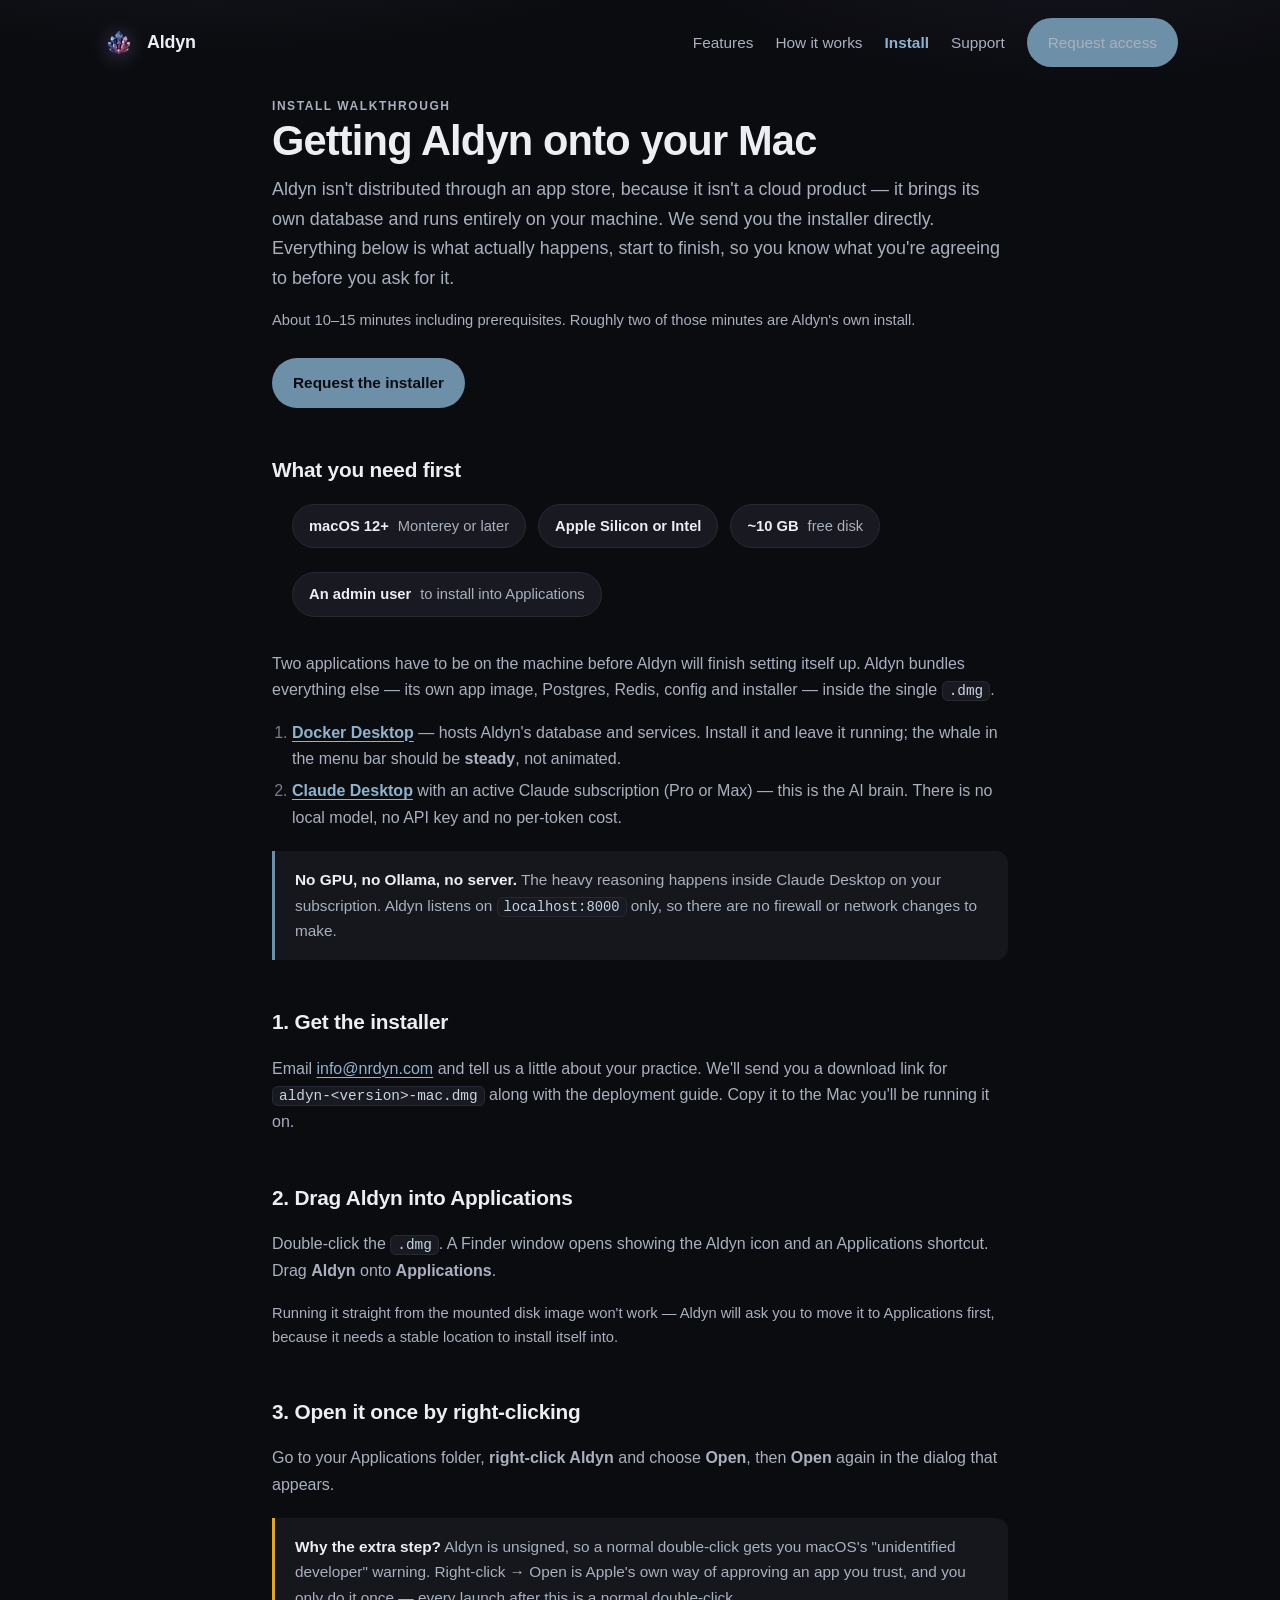
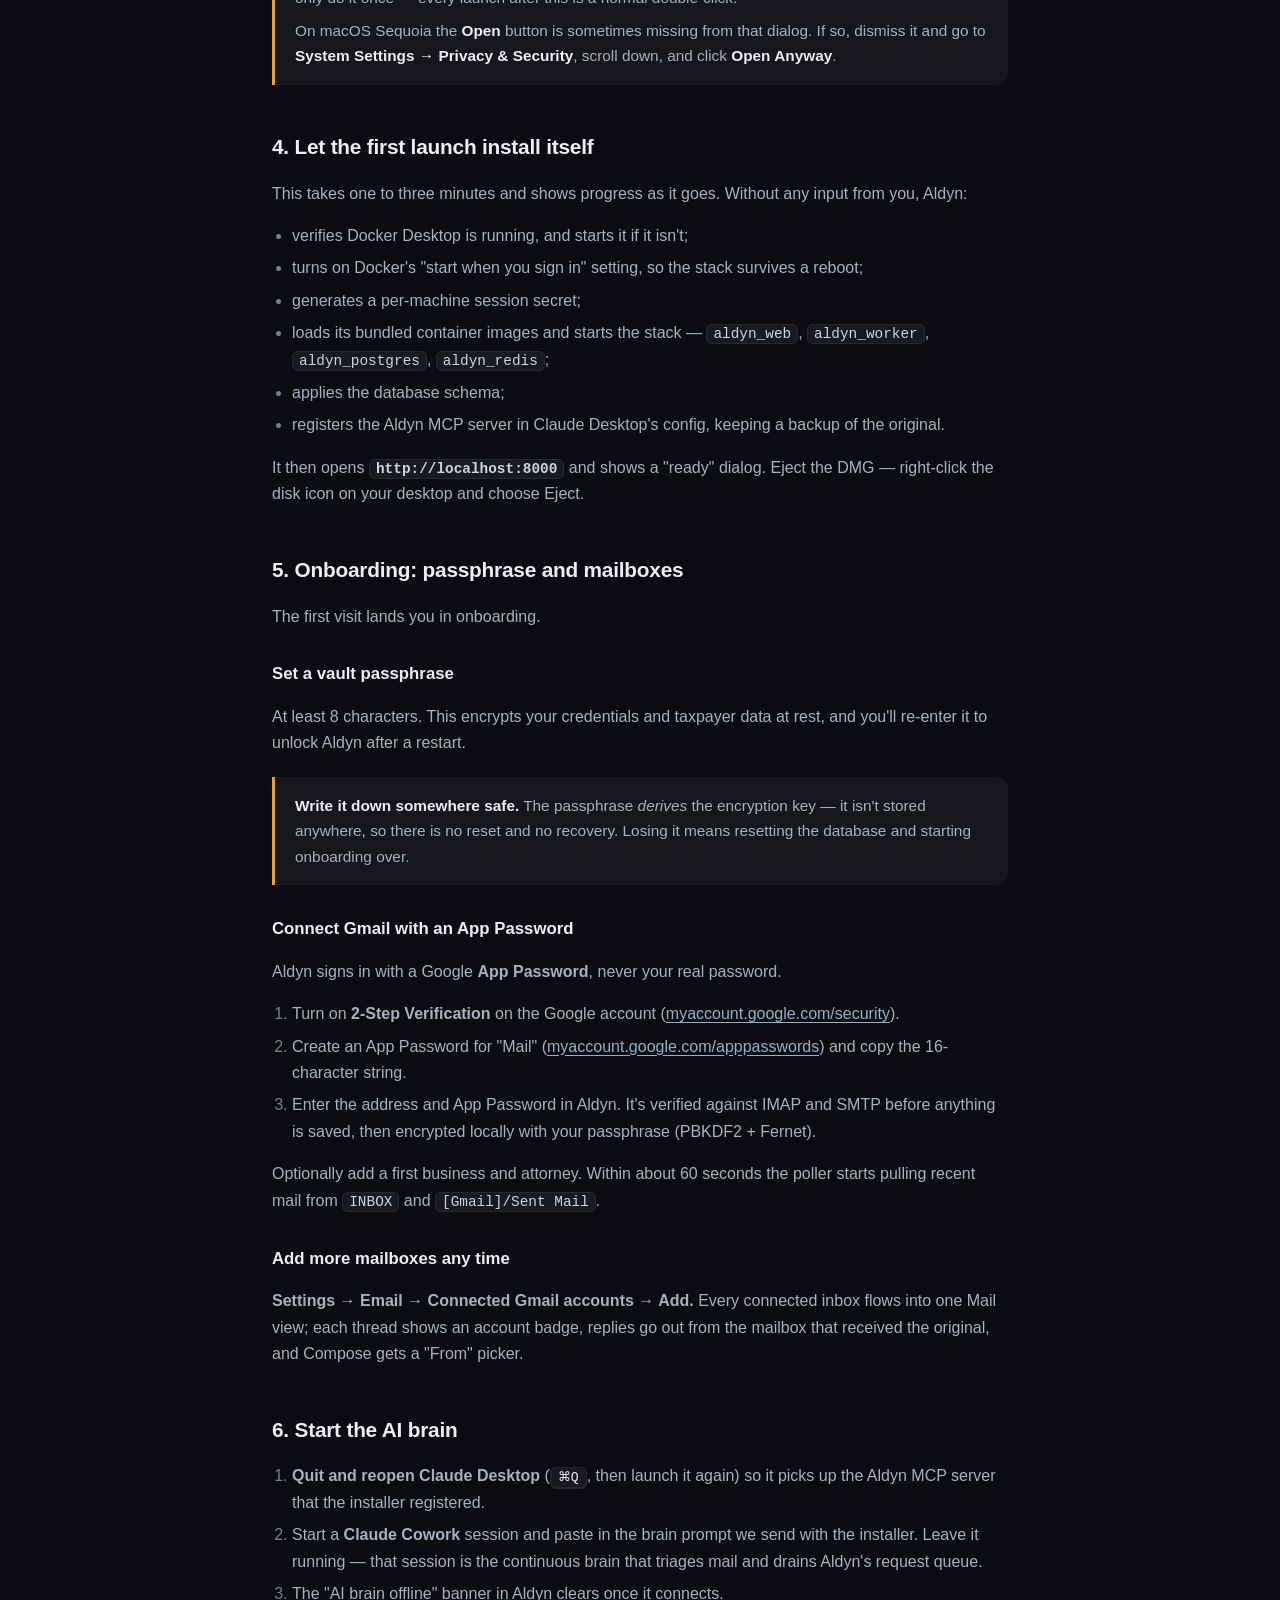
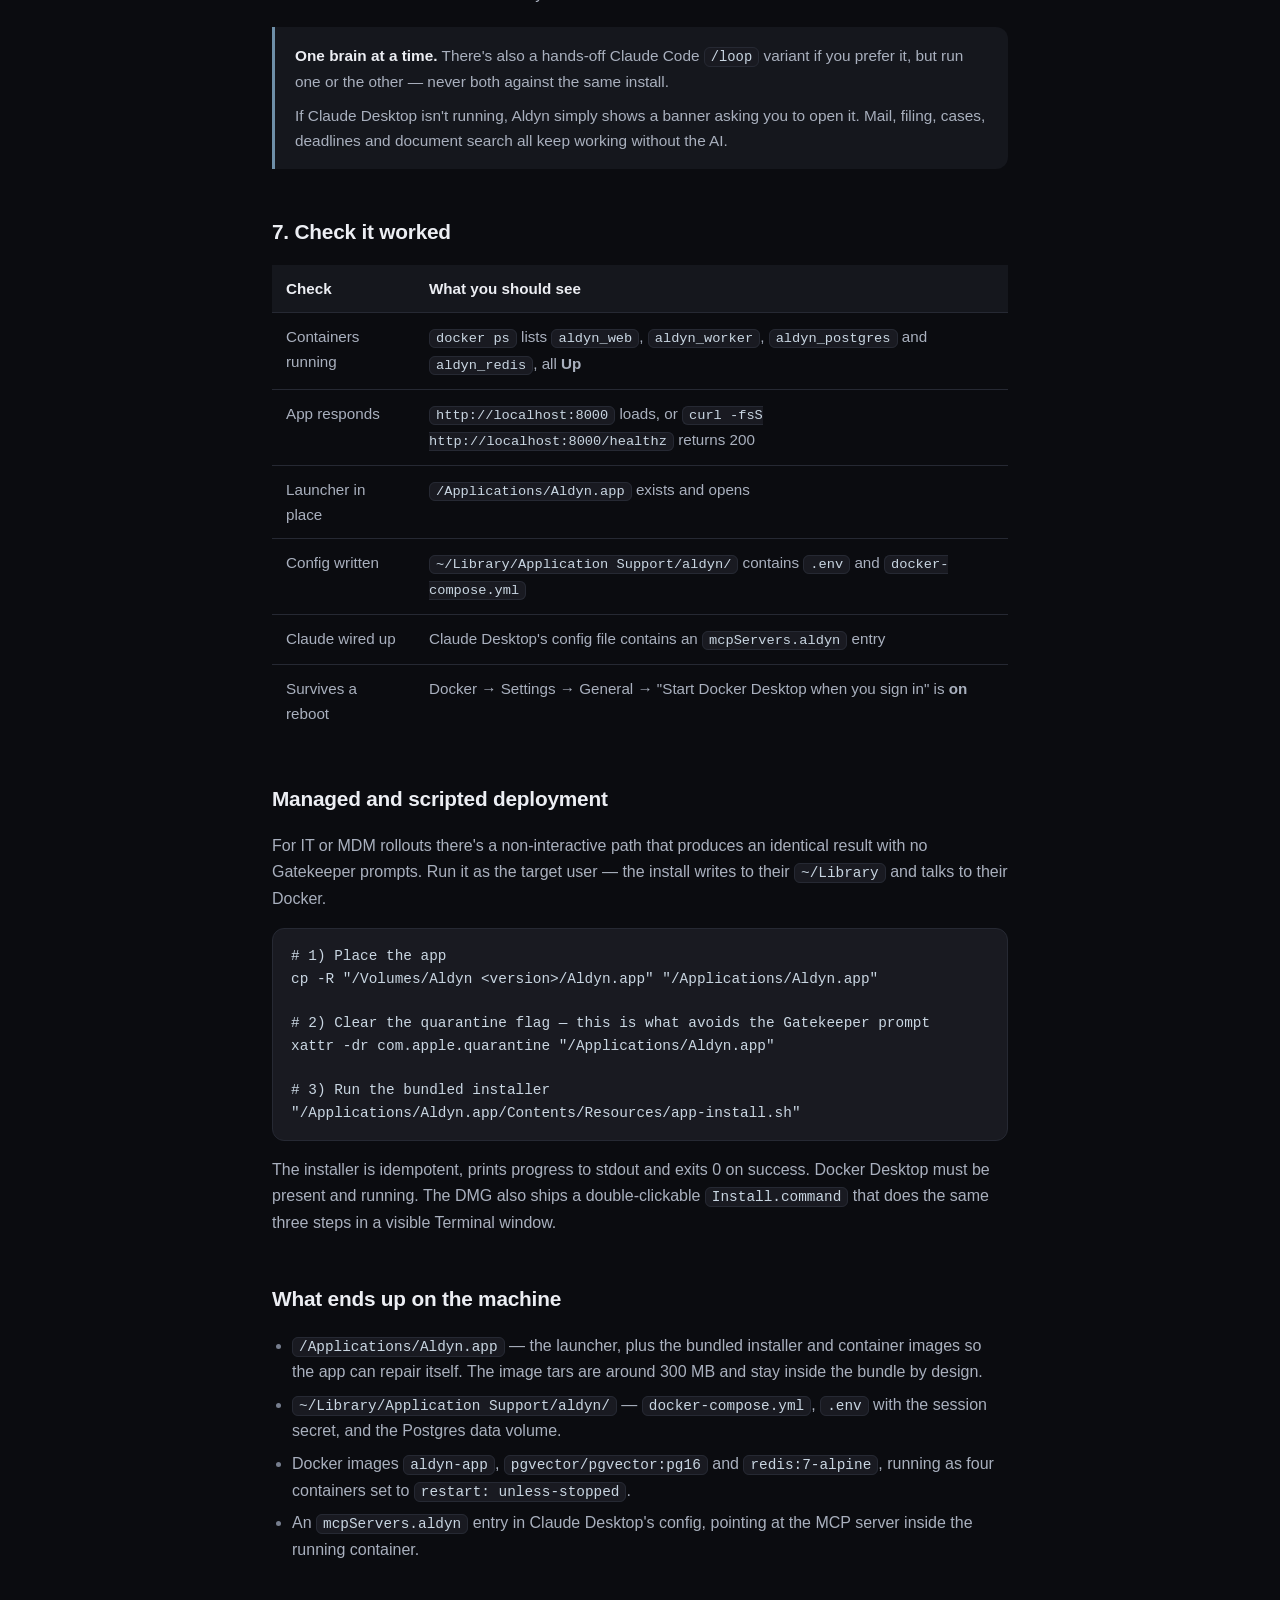
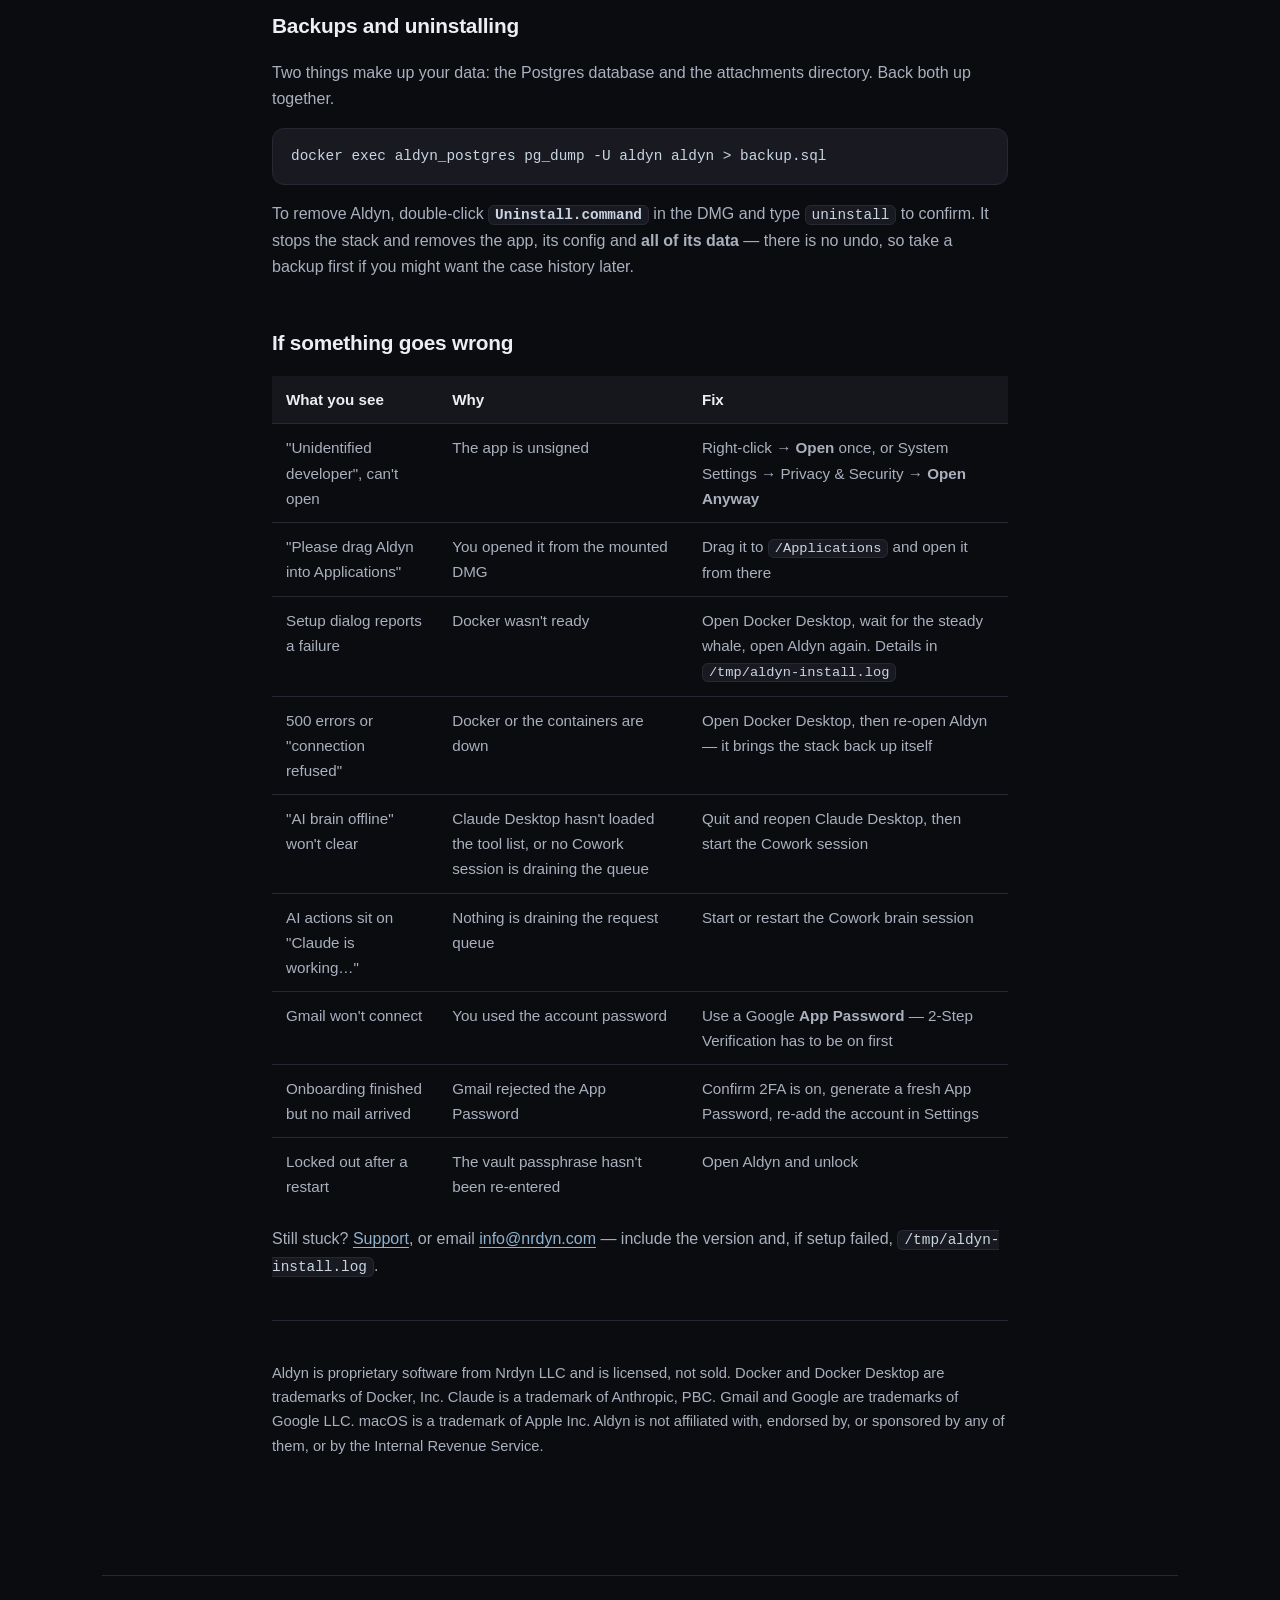
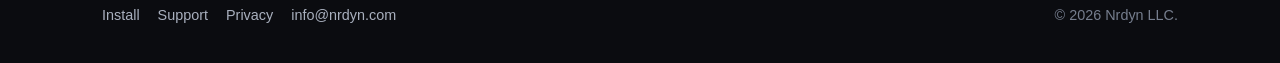
==== install.html @ e69967bd "Aldyn marketing site and macOS install walkthrough Static site (no build step, no JavaScript) for th" ====
<!doctype html>
<html lang="en">
<head>
<meta charset="utf-8">
<meta name="viewport" content="width=device-width, initial-scale=1">
<title>Install walkthrough — Aldyn</title>
<meta name="description" content="Step-by-step walkthrough for installing Aldyn on macOS: prerequisites, the .dmg install, first-run onboarding with a Gmail App Password, connecting Claude Desktop as the AI brain, and validation.">
<link rel="canonical" href="https://aldyn.nrdyn.com/install">
<meta name="theme-color" content="#0B0C10">
<link rel="icon" type="image/png" sizes="64x64" href="/assets/favicon-64.png">
<link rel="icon" type="image/png" sizes="32x32" href="/assets/favicon-32.png">
<link rel="apple-touch-icon" href="/assets/apple-touch-icon.png">
<meta property="og:type" content="article">
<meta property="og:site_name" content="Aldyn">
<meta property="og:title" content="Install walkthrough — Aldyn">
<meta property="og:description" content="What happens when you install Aldyn on a Mac: prerequisites, the installer, onboarding, and connecting Claude Desktop as the AI brain.">
<meta property="og:url" content="https://aldyn.nrdyn.com/install">
<meta property="og:image" content="https://aldyn.nrdyn.com/assets/og-image.png">
<meta name="twitter:card" content="summary_large_image">
<meta name="twitter:image" content="https://aldyn.nrdyn.com/assets/og-image.png">
<link rel="stylesheet" href="/assets/site.css">
<script type="application/ld+json">
{
  "@context": "https://schema.org",
  "@type": "HowTo",
  "name": "Install Aldyn on macOS",
  "description": "Install Aldyn — local-first IRS-notice and attorney-communication management — on a Mac, and connect Claude Desktop as the AI brain.",
  "totalTime": "PT15M",
  "supply": [
    { "@type": "HowToSupply", "name": "The Aldyn .dmg installer, sent to you by Nrdyn" }
  ],
  "tool": [
    { "@type": "HowToTool", "name": "macOS 12 or later, Apple Silicon or Intel" },
    { "@type": "HowToTool", "name": "Docker Desktop" },
    { "@type": "HowToTool", "name": "Claude Desktop with an active Claude subscription" }
  ],
  "step": [
    { "@type": "HowToStep", "name": "Install the prerequisites", "text": "Install Docker Desktop and leave it running, and install Claude Desktop and sign in.", "url": "https://aldyn.nrdyn.com/install#step-1" },
    { "@type": "HowToStep", "name": "Drag Aldyn to Applications", "text": "Open the .dmg and drag the Aldyn icon onto the Applications folder shown in the window.", "url": "https://aldyn.nrdyn.com/install#step-2" },
    { "@type": "HowToStep", "name": "Open it once by right-clicking", "text": "In Applications, right-click Aldyn and choose Open, then Open again in the dialog. This is only needed on the first launch.", "url": "https://aldyn.nrdyn.com/install#step-3" },
    { "@type": "HowToStep", "name": "Let the first launch self-install", "text": "Aldyn verifies Docker, loads its bundled images, starts the stack, and registers itself with Claude Desktop, then opens at localhost:8000.", "url": "https://aldyn.nrdyn.com/install#step-4" },
    { "@type": "HowToStep", "name": "Onboard", "text": "Set a vault passphrase and connect one or more Gmail accounts using a Google App Password.", "url": "https://aldyn.nrdyn.com/install#step-5" },
    { "@type": "HowToStep", "name": "Start the AI brain", "text": "Restart Claude Desktop so it loads the Aldyn MCP server, then start a Claude Cowork session with the brain prompt.", "url": "https://aldyn.nrdyn.com/install#step-6" }
  ]
}
</script>
</head>
<body>
<a class="skip" href="#main">Skip to content</a>
<div class="wrap">
  <nav class="nav">
    <a class="brand" href="/"><img src="/assets/mark.webp" alt="" width="34" height="34">Aldyn</a>
    <div class="nav-links">
      <a href="/#features">Features</a>
      <a href="/#how">How it works</a>
      <a href="/install" aria-current="page">Install</a>
      <a href="/support">Support</a>
      <a class="btn" href="mailto:info@nrdyn.com?subject=Aldyn%20access">Request access</a>
    </div>
  </nav>
</div>

<main class="prose" id="main">
  <p class="eyebrow">Install walkthrough</p>
  <h1>Getting Aldyn onto your Mac</h1>
  <p class="lead">Aldyn isn't distributed through an app store, because it isn't a cloud product — it brings its own database and runs entirely on your machine. We send you the installer directly. Everything below is what actually happens, start to finish, so you know what you're agreeing to before you ask for it.</p>
  <p class="muted">About 10–15 minutes including prerequisites. Roughly two of those minutes are Aldyn's own install.</p>

  <div class="cta spaced-lg">
    <a class="btn" href="mailto:info@nrdyn.com?subject=Aldyn%20access">Request the installer</a>
  </div>

  <h2 id="requirements">What you need first</h2>
  <ul class="reqs">
    <li><b>macOS 12+</b> Monterey or later</li>
    <li><b>Apple Silicon or Intel</b></li>
    <li><b>~10 GB</b> free disk</li>
    <li><b>An admin user</b> to install into Applications</li>
  </ul>
  <p>Two applications have to be on the machine before Aldyn will finish setting itself up. Aldyn bundles everything else — its own app image, Postgres, Redis, config and installer — inside the single <code>.dmg</code>.</p>
  <ol>
    <li><b><a href="https://www.docker.com/products/docker-desktop/" rel="noopener">Docker Desktop</a></b> — hosts Aldyn's database and services. Install it and leave it running; the whale in the menu bar should be <b>steady</b>, not animated.</li>
    <li><b><a href="https://claude.ai/download" rel="noopener">Claude Desktop</a></b> with an active Claude subscription (Pro or Max) — this is the AI brain. There is no local model, no API key and no per-token cost.</li>
  </ol>
  <div class="note">
    <p><b>No GPU, no Ollama, no server.</b> The heavy reasoning happens inside Claude Desktop on your subscription. Aldyn listens on <code>localhost:8000</code> only, so there are no firewall or network changes to make.</p>
  </div>

  <h2 id="step-1">1. Get the installer</h2>
  <p>Email <a href="mailto:info@nrdyn.com?subject=Aldyn%20access">info@nrdyn.com</a> and tell us a little about your practice. We'll send you a download link for <code>aldyn-&lt;version&gt;-mac.dmg</code> along with the deployment guide. Copy it to the Mac you'll be running it on.</p>

  <h2 id="step-2">2. Drag Aldyn into Applications</h2>
  <p>Double-click the <code>.dmg</code>. A Finder window opens showing the Aldyn icon and an Applications shortcut. Drag <b>Aldyn</b> onto <b>Applications</b>.</p>
  <p class="muted">Running it straight from the mounted disk image won't work — Aldyn will ask you to move it to Applications first, because it needs a stable location to install itself into.</p>

  <h2 id="step-3">3. Open it once by right-clicking</h2>
  <p>Go to your Applications folder, <b>right-click Aldyn</b> and choose <b>Open</b>, then <b>Open</b> again in the dialog that appears.</p>
  <div class="note warn">
    <p><b>Why the extra step?</b> Aldyn is unsigned, so a normal double-click gets you macOS's "unidentified developer" warning. Right-click → Open is Apple's own way of approving an app you trust, and you only do it once — every launch after this is a normal double-click.</p>
    <p>On macOS Sequoia the <b>Open</b> button is sometimes missing from that dialog. If so, dismiss it and go to <b>System Settings → Privacy &amp; Security</b>, scroll down, and click <b>Open Anyway</b>.</p>
  </div>

  <h2 id="step-4">4. Let the first launch install itself</h2>
  <p>This takes one to three minutes and shows progress as it goes. Without any input from you, Aldyn:</p>
  <ul>
    <li>verifies Docker Desktop is running, and starts it if it isn't;</li>
    <li>turns on Docker's "start when you sign in" setting, so the stack survives a reboot;</li>
    <li>generates a per-machine session secret;</li>
    <li>loads its bundled container images and starts the stack — <code>aldyn_web</code>, <code>aldyn_worker</code>, <code>aldyn_postgres</code>, <code>aldyn_redis</code>;</li>
    <li>applies the database schema;</li>
    <li>registers the Aldyn MCP server in Claude Desktop's config, keeping a backup of the original.</li>
  </ul>
  <p>It then opens <b><code>http://localhost:8000</code></b> and shows a "ready" dialog. Eject the DMG — right-click the disk icon on your desktop and choose Eject.</p>

  <h2 id="step-5">5. Onboarding: passphrase and mailboxes</h2>
  <p>The first visit lands you in onboarding.</p>
  <h3>Set a vault passphrase</h3>
  <p>At least 8 characters. This encrypts your credentials and taxpayer data at rest, and you'll re-enter it to unlock Aldyn after a restart.</p>
  <div class="note warn">
    <p><b>Write it down somewhere safe.</b> The passphrase <i>derives</i> the encryption key — it isn't stored anywhere, so there is no reset and no recovery. Losing it means resetting the database and starting onboarding over.</p>
  </div>
  <h3>Connect Gmail with an App Password</h3>
  <p>Aldyn signs in with a Google <b>App Password</b>, never your real password.</p>
  <ol>
    <li>Turn on <b>2-Step Verification</b> on the Google account (<a href="https://myaccount.google.com/security" rel="noopener">myaccount.google.com/security</a>).</li>
    <li>Create an App Password for "Mail" (<a href="https://myaccount.google.com/apppasswords" rel="noopener">myaccount.google.com/apppasswords</a>) and copy the 16-character string.</li>
    <li>Enter the address and App Password in Aldyn. It's verified against IMAP and SMTP before anything is saved, then encrypted locally with your passphrase (PBKDF2 + Fernet).</li>
  </ol>
  <p>Optionally add a first business and attorney. Within about 60 seconds the poller starts pulling recent mail from <code>INBOX</code> and <code>[Gmail]/Sent Mail</code>.</p>
  <h3>Add more mailboxes any time</h3>
  <p><b>Settings → Email → Connected Gmail accounts → Add.</b> Every connected inbox flows into one Mail view; each thread shows an account badge, replies go out from the mailbox that received the original, and Compose gets a "From" picker.</p>

  <h2 id="step-6">6. Start the AI brain</h2>
  <ol>
    <li><b>Quit and reopen Claude Desktop</b> (<kbd>⌘Q</kbd>, then launch it again) so it picks up the Aldyn MCP server that the installer registered.</li>
    <li>Start a <b>Claude Cowork</b> session and paste in the brain prompt we send with the installer. Leave it running — that session is the continuous brain that triages mail and drains Aldyn's request queue.</li>
    <li>The "AI brain offline" banner in Aldyn clears once it connects.</li>
  </ol>
  <div class="note">
    <p><b>One brain at a time.</b> There's also a hands-off Claude Code <code>/loop</code> variant if you prefer it, but run one or the other — never both against the same install.</p>
    <p>If Claude Desktop isn't running, Aldyn simply shows a banner asking you to open it. Mail, filing, cases, deadlines and document search all keep working without the AI.</p>
  </div>

  <h2 id="validate">7. Check it worked</h2>
  <div class="table-scroll">
  <table>
    <thead><tr><th>Check</th><th>What you should see</th></tr></thead>
    <tbody>
      <tr><td>Containers running</td><td><code>docker ps</code> lists <code>aldyn_web</code>, <code>aldyn_worker</code>, <code>aldyn_postgres</code> and <code>aldyn_redis</code>, all <b>Up</b></td></tr>
      <tr><td>App responds</td><td><code>http://localhost:8000</code> loads, or <code>curl -fsS http://localhost:8000/healthz</code> returns 200</td></tr>
      <tr><td>Launcher in place</td><td><code>/Applications/Aldyn.app</code> exists and opens</td></tr>
      <tr><td>Config written</td><td><code>~/Library/Application Support/aldyn/</code> contains <code>.env</code> and <code>docker-compose.yml</code></td></tr>
      <tr><td>Claude wired up</td><td>Claude Desktop's config file contains an <code>mcpServers.aldyn</code> entry</td></tr>
      <tr><td>Survives a reboot</td><td>Docker → Settings → General → "Start Docker Desktop when you sign in" is <b>on</b></td></tr>
    </tbody>
  </table>
  </div>

  <h2 id="it">Managed and scripted deployment</h2>
  <p>For IT or MDM rollouts there's a non-interactive path that produces an identical result with no Gatekeeper prompts. Run it as the target user — the install writes to their <code>~/Library</code> and talks to their Docker.</p>
  <pre><code># 1) Place the app
cp -R "/Volumes/Aldyn &lt;version&gt;/Aldyn.app" "/Applications/Aldyn.app"

# 2) Clear the quarantine flag — this is what avoids the Gatekeeper prompt
xattr -dr com.apple.quarantine "/Applications/Aldyn.app"

# 3) Run the bundled installer
"/Applications/Aldyn.app/Contents/Resources/app-install.sh"</code></pre>
  <p>The installer is idempotent, prints progress to stdout and exits 0 on success. Docker Desktop must be present and running. The DMG also ships a double-clickable <code>Install.command</code> that does the same three steps in a visible Terminal window.</p>

  <h2 id="whats-installed">What ends up on the machine</h2>
  <ul>
    <li><code>/Applications/Aldyn.app</code> — the launcher, plus the bundled installer and container images so the app can repair itself. The image tars are around 300 MB and stay inside the bundle by design.</li>
    <li><code>~/Library/Application Support/aldyn/</code> — <code>docker-compose.yml</code>, <code>.env</code> with the session secret, and the Postgres data volume.</li>
    <li>Docker images <code>aldyn-app</code>, <code>pgvector/pgvector:pg16</code> and <code>redis:7-alpine</code>, running as four containers set to <code>restart: unless-stopped</code>.</li>
    <li>An <code>mcpServers.aldyn</code> entry in Claude Desktop's config, pointing at the MCP server inside the running container.</li>
  </ul>

  <h2 id="uninstall">Backups and uninstalling</h2>
  <p>Two things make up your data: the Postgres database and the attachments directory. Back both up together.</p>
  <pre><code>docker exec aldyn_postgres pg_dump -U aldyn aldyn &gt; backup.sql</code></pre>
  <p>To remove Aldyn, double-click <b><code>Uninstall.command</code></b> in the DMG and type <code>uninstall</code> to confirm. It stops the stack and removes the app, its config and <b>all of its data</b> — there is no undo, so take a backup first if you might want the case history later.</p>

  <h2 id="trouble">If something goes wrong</h2>
  <div class="table-scroll">
  <table>
    <thead><tr><th>What you see</th><th>Why</th><th>Fix</th></tr></thead>
    <tbody>
      <tr><td>"Unidentified developer", can't open</td><td>The app is unsigned</td><td>Right-click → <b>Open</b> once, or System Settings → Privacy &amp; Security → <b>Open Anyway</b></td></tr>
      <tr><td>"Please drag Aldyn into Applications"</td><td>You opened it from the mounted DMG</td><td>Drag it to <code>/Applications</code> and open it from there</td></tr>
      <tr><td>Setup dialog reports a failure</td><td>Docker wasn't ready</td><td>Open Docker Desktop, wait for the steady whale, open Aldyn again. Details in <code>/tmp/aldyn-install.log</code></td></tr>
      <tr><td>500 errors or "connection refused"</td><td>Docker or the containers are down</td><td>Open Docker Desktop, then re-open Aldyn — it brings the stack back up itself</td></tr>
      <tr><td>"AI brain offline" won't clear</td><td>Claude Desktop hasn't loaded the tool list, or no Cowork session is draining the queue</td><td>Quit and reopen Claude Desktop, then start the Cowork session</td></tr>
      <tr><td>AI actions sit on "Claude is working…"</td><td>Nothing is draining the request queue</td><td>Start or restart the Cowork brain session</td></tr>
      <tr><td>Gmail won't connect</td><td>You used the account password</td><td>Use a Google <b>App Password</b> — 2-Step Verification has to be on first</td></tr>
      <tr><td>Onboarding finished but no mail arrived</td><td>Gmail rejected the App Password</td><td>Confirm 2FA is on, generate a fresh App Password, re-add the account in Settings</td></tr>
      <tr><td>Locked out after a restart</td><td>The vault passphrase hasn't been re-entered</td><td>Open Aldyn and unlock</td></tr>
    </tbody>
  </table>
  </div>
  <p>Still stuck? <a href="/support">Support</a>, or email <a href="mailto:info@nrdyn.com?subject=Aldyn%20install">info@nrdyn.com</a> — include the version and, if setup failed, <code>/tmp/aldyn-install.log</code>.</p>

  <hr>
  <p class="muted">Aldyn is proprietary software from Nrdyn LLC and is licensed, not sold. Docker and Docker Desktop are trademarks of Docker, Inc. Claude is a trademark of Anthropic, PBC. Gmail and Google are trademarks of Google LLC. macOS is a trademark of Apple Inc. Aldyn is not affiliated with, endorsed by, or sponsored by any of them, or by the Internal Revenue Service.</p>
</main>

<div class="wrap">
  <footer>
    <div>
      <a href="/install">Install</a><a href="/support">Support</a><a href="/privacy">Privacy</a><a href="mailto:info@nrdyn.com">info@nrdyn.com</a>
    </div>
    <div>© 2026 Nrdyn LLC.</div>
  </footer>
</div>
</body>
</html>
---- assets/site.css ----
/* Aldyn site — one stylesheet shared by every page.
   Dark-first. Surface colours are sampled from the app's own chrome (#191A21) so the
   product screenshots sit flush on the page. Accent #6E8FA8 mirrors nrdyn.com/aldyn;
   the violet is lifted from the crystal mark and used only for AI-related accents. */

:root {
  color-scheme: dark;

  --bg: #0B0C10;
  --bg-2: #0E1015;
  --surface: #15171D;
  --surface-2: #191A21;      /* the app's own panel colour */
  --line: #262933;
  --line-soft: #1D2028;

  --ink: #ECEEF3;
  --ink-mid: #A9B0BE;
  --ink-soft: #767E8E;

  --accent: #8FB3CE;         /* links + text on dark */
  --accent-solid: #6E8FA8;   /* button fills, ink on top is --bg */
  --accent-dim: rgba(110, 143, 168, 0.14);
  --violet: #9B7FD4;
  --violet-dim: rgba(155, 127, 212, 0.14);
  --amber: #E0A62E;
  --red: #E0574E;

  --radius: 16px;
  --radius-lg: 22px;
  --max: 1120px;
  --shadow: 0 24px 60px rgba(0, 0, 0, 0.55);
}

* { box-sizing: border-box; }
html { scroll-behavior: smooth; }

body {
  margin: 0;
  background: var(--bg);
  color: var(--ink);
  line-height: 1.65;
  font-family: -apple-system, BlinkMacSystemFont, "SF Pro Text", "Segoe UI", Roboto, Helvetica, Arial, sans-serif;
  -webkit-font-smoothing: antialiased;
  text-rendering: optimizeLegibility;
}

/* one soft light source behind the top of every page, tinted like the crystal */
body::before {
  content: "";
  position: fixed;
  inset: -20% -10% auto -10%;
  height: 70vh;
  background:
    radial-gradient(60% 55% at 22% 0%, rgba(110, 143, 168, 0.16), transparent 70%),
    radial-gradient(45% 50% at 78% 8%, rgba(155, 127, 212, 0.11), transparent 72%);
  pointer-events: none;
  z-index: 0;
}
.wrap, main { position: relative; z-index: 1; }

a { color: var(--accent); text-underline-offset: 3px; }
a:hover { color: #B6D2E8; }
img { max-width: 100%; height: auto; display: block; }
hr { border: 0; border-top: 1px solid var(--line); margin: 40px 0; }

.wrap { max-width: var(--max); margin: 0 auto; padding: 0 22px; }

/* ---------- long-form pages ---------- */
.prose { max-width: 780px; margin: 0 auto; padding: 12px 22px 72px; position: relative; z-index: 1; }
.prose h1 { font-size: clamp(2rem, 4vw, 2.6rem); line-height: 1.15; letter-spacing: -0.02em; margin: 0 0 10px; }
.prose h2 { margin: 2.2em 0 0.5em; font-size: 1.3rem; letter-spacing: -0.01em; scroll-margin-top: 24px; }
.prose h3 { margin: 1.8em 0 0.4em; font-size: 1.05rem; }
.prose p, .prose li { color: var(--ink-mid); }
.prose strong { color: var(--ink); font-weight: 650; }
.prose ul, .prose ol { padding-left: 20px; }
.prose li { margin: 6px 0; }
.prose li::marker { color: var(--ink-soft); }
.lead { font-size: 1.12rem; color: var(--ink-mid); margin: 0 0 8px; }
.muted { color: var(--ink-soft); font-size: 0.92em; }

code, kbd, .mono {
  font-family: ui-monospace, SFMono-Regular, "SF Mono", Menlo, Consolas, monospace;
  font-size: 0.9em;
}
code {
  background: var(--surface-2);
  border: 1px solid var(--line);
  border-radius: 6px;
  padding: 1px 6px;
  color: #C9D6E2;
}
kbd {
  background: var(--surface-2); border: 1px solid var(--line); border-bottom-width: 2px;
  border-radius: 6px; padding: 2px 7px; color: var(--ink); font-size: 0.82em;
}
pre {
  background: var(--surface-2); border: 1px solid var(--line); border-radius: 12px;
  padding: 16px 18px; overflow-x: auto; margin: 14px 0; line-height: 1.55;
}
pre code { background: none; border: 0; padding: 0; color: #C9D6E2; }

table { width: 100%; border-collapse: collapse; margin: 16px 0; font-size: 0.95rem; }
.table-scroll { overflow-x: auto; margin: 16px 0; }
.table-scroll table { margin: 0; }
th, td { text-align: left; padding: 11px 14px; border-bottom: 1px solid var(--line); vertical-align: top; }
th { color: var(--ink); font-weight: 650; border-bottom-color: var(--line); background: var(--surface); }
td { color: var(--ink-mid); }
tr:last-child td { border-bottom: 0; }

/* ---------- nav ---------- */
.nav { display: flex; align-items: center; justify-content: space-between; gap: 16px; padding: 18px 0; }
.brand { display: flex; align-items: center; gap: 11px; text-decoration: none; color: var(--ink); font-weight: 700; font-size: 1.12rem; letter-spacing: -0.01em; }
.brand img { width: 34px; height: 34px; filter: drop-shadow(0 2px 10px rgba(155, 127, 212, 0.45)); }
.nav-links { display: flex; align-items: center; gap: 22px; }
.nav-links a { color: var(--ink-mid); text-decoration: none; font-weight: 500; font-size: 0.96rem; }
.nav-links a:hover { color: var(--ink); }
.nav-links a[aria-current="page"] { color: var(--accent); font-weight: 650; }

.btn {
  display: inline-flex; align-items: center; justify-content: center; gap: 8px;
  min-height: 44px; padding: 11px 20px; border-radius: 999px;
  background: var(--accent-solid); color: #0B0C10; font-weight: 700; font-size: 0.96rem;
  text-decoration: none; border: 1px solid transparent; white-space: nowrap;
}
.btn:hover { background: #82A3BB; color: #0B0C10; }
.btn-ghost {
  background: transparent; color: var(--ink); border-color: var(--line);
}
.btn-ghost:hover { background: var(--surface-2); color: var(--ink); border-color: #343947; }

/* ---------- hero ---------- */
.hero { display: grid; grid-template-columns: 1fr 1fr; gap: 48px; align-items: center; padding: 44px 0 28px; }
.hero-mark { width: 84px; height: 84px; filter: drop-shadow(0 8px 28px rgba(155, 127, 212, 0.5)); margin-bottom: 18px; }
.hero h1 { font-size: clamp(2.6rem, 5.4vw, 3.7rem); line-height: 1.02; margin: 0 0 14px; letter-spacing: -0.035em; }
.hero .tag { font-size: clamp(1.15rem, 2vw, 1.4rem); color: var(--ink); font-weight: 600; margin: 0 0 16px; line-height: 1.3; letter-spacing: -0.015em; }
.hero .sub { color: var(--ink-mid); max-width: 540px; margin: 0 0 28px; }
.cta { display: flex; align-items: center; gap: 12px; flex-wrap: wrap; }
.fine { color: var(--ink-soft); font-size: 0.88rem; margin-top: 16px; }
.fine span { white-space: nowrap; }

.hero-shot { position: relative; }
.hero-shot::after {
  content: ""; position: absolute; inset: 8% 4% -6% 4%;
  background: radial-gradient(closest-side, rgba(110, 143, 168, 0.3), transparent 75%);
  filter: blur(34px); z-index: -1;
}
.hero-shot img { border-radius: 14px; }

/* ---------- sections ---------- */
section { padding: 68px 0; }
.eyebrow { text-transform: uppercase; letter-spacing: 0.13em; font-size: 0.75rem; color: var(--accent); font-weight: 700; margin: 0; }
h2.title { font-size: clamp(1.75rem, 3.3vw, 2.4rem); margin: 8px 0 14px; letter-spacing: -0.025em; line-height: 1.15; }
.lede { color: var(--ink-mid); max-width: 660px; margin: 0 0 34px; font-size: 1.04rem; }

.grid { display: grid; grid-template-columns: repeat(3, 1fr); gap: 18px; }
.card {
  background: var(--surface); border: 1px solid var(--line); border-radius: var(--radius);
  padding: 24px 22px;
}
.card .ico {
  width: 40px; height: 40px; border-radius: 11px; display: grid; place-items: center;
  background: var(--accent-dim); color: var(--accent); margin-bottom: 15px;
}
.card .ico svg { width: 20px; height: 20px; display: block; }
.card.ai .ico { background: var(--violet-dim); color: var(--violet); }
.card h3 { margin: 0 0 7px; font-size: 1.06rem; letter-spacing: -0.01em; }
.card p { margin: 0; color: var(--ink-mid); font-size: 0.96rem; }

/* screenshots */
.shots { display: grid; grid-template-columns: 1fr 1fr; gap: 26px 26px; }
.shot { margin: 0; }
/* the densest shot gets the full width so its text stays readable */
.shot.wide { grid-column: 1 / -1; }
.shot.wide img { width: 100%; }
.shot.wide figcaption { max-width: 64ch; margin-inline: auto; text-align: center; }
.shot.wide figcaption b { display: inline; }
.shot.wide figcaption b::after { content: " — "; color: var(--ink-soft); font-weight: 400; }
.shot img {
  border-radius: 12px; border: 1px solid var(--line); box-shadow: var(--shadow);
  background: var(--surface-2);
}
.shot figcaption { margin-top: 14px; color: var(--ink-mid); font-size: 0.95rem; }
.shot figcaption b { color: var(--ink); font-weight: 650; display: block; }

/* numbered steps */
.steps { display: grid; grid-template-columns: repeat(4, 1fr); gap: 18px; counter-reset: step; }
.step {
  background: var(--surface); border: 1px solid var(--line); border-radius: var(--radius);
  padding: 22px; position: relative;
}
.step .num {
  display: grid; place-items: center; width: 30px; height: 30px; border-radius: 999px;
  background: var(--accent-dim); color: var(--accent); font-weight: 700; font-size: 0.9rem;
  margin-bottom: 13px; font-variant-numeric: tabular-nums;
}
.step h3 { margin: 0 0 6px; font-size: 1.02rem; letter-spacing: -0.01em; }
.step p { margin: 0; color: var(--ink-mid); font-size: 0.94rem; }

/* the local-architecture strip */
.flow {
  display: flex; align-items: center; justify-content: center; gap: 14px; flex-wrap: wrap;
  background: var(--surface); border: 1px solid var(--line); border-radius: var(--radius);
  padding: 22px; margin-top: 24px; text-align: center;
}
.flow .node { color: var(--ink); font-weight: 600; font-size: 0.95rem; }
.flow .node small { display: block; color: var(--ink-soft); font-weight: 400; font-size: 0.82rem; }
.flow .arrow { color: var(--ink-soft); }

/* two-column feature panel */
.panel {
  background: var(--surface); border: 1px solid var(--line); border-radius: var(--radius-lg);
  padding: 36px; display: grid; grid-template-columns: 1fr 1fr; gap: 34px; align-items: center;
}
.panel ul { margin: 0; padding-left: 20px; color: var(--ink-mid); }
.panel li { margin: 9px 0; }
.panel li::marker { color: var(--accent); }

/* requirement chips */
.reqs { display: flex; gap: 12px; flex-wrap: wrap; margin: 0 0 28px; padding: 0; list-style: none; }
.reqs li {
  display: flex; align-items: center; gap: 9px;
  background: var(--surface-2); border: 1px solid var(--line); border-radius: 999px;
  padding: 9px 16px; font-size: 0.92rem; color: var(--ink-mid);
}
.reqs li b { color: var(--ink); font-weight: 650; }
/* inside the two-column panel the labels are long, so line them up on a grid */
.panel .reqs { display: grid; grid-template-columns: 1fr 1fr; gap: 10px; }
.panel .reqs li { border-radius: 12px; padding: 10px 14px; }

/* callouts */
.note {
  border-left: 3px solid var(--accent-solid); background: var(--surface);
  border-radius: 0 12px 12px 0; padding: 16px 20px; margin: 20px 0;
}
.note p { margin: 0; color: var(--ink-mid); font-size: 0.96rem; }
.note p + p { margin-top: 8px; }
.note b { color: var(--ink); }
.note.warn { border-left-color: var(--amber); }

/* CTA band */
.cta-band {
  position: relative; overflow: hidden;
  text-align: center; padding: 66px 24px; border-radius: var(--radius-lg);
  background: linear-gradient(140deg, #2A3D4C 0%, #1C2331 52%, #2C2340 100%);
  border: 1px solid #333B49;
}
.cta-band::before {
  content: ""; position: absolute; inset: -60% -20% auto -20%; height: 180%;
  background:
    radial-gradient(38% 46% at 18% 40%, rgba(110, 143, 168, 0.5), transparent 70%),
    radial-gradient(34% 42% at 84% 62%, rgba(155, 127, 212, 0.35), transparent 72%);
  pointer-events: none;
}
.cta-band > * { position: relative; }
.cta-band .btn-ghost { border-color: rgba(236, 238, 243, 0.28); background: rgba(11, 12, 16, 0.25); }
.cta-band .btn-ghost:hover { background: rgba(11, 12, 16, 0.5); border-color: rgba(236, 238, 243, 0.45); }
.cta-band h2 { margin: 0 0 10px; font-size: clamp(1.6rem, 3vw, 2.1rem); letter-spacing: -0.02em; }
.cta-band p { margin: 0 auto 24px; color: var(--ink-mid); max-width: 520px; }
.cta-band .cta { justify-content: center; }

footer {
  border-top: 1px solid var(--line); margin-top: 30px;
  padding: 28px 0 56px; color: var(--ink-soft); font-size: 0.9rem;
  display: flex; justify-content: space-between; gap: 18px; flex-wrap: wrap;
}
footer a { color: var(--ink-mid); text-decoration: none; margin-right: 18px; }
footer a:hover { color: var(--ink); }

.skip {
  position: absolute; left: -9999px; top: 0;
  background: var(--accent-solid); color: #0B0C10; padding: 10px 16px; border-radius: 0 0 10px 0; font-weight: 700;
}
.skip:focus { left: 0; z-index: 10; }
:focus-visible { outline: 2px solid var(--accent); outline-offset: 3px; border-radius: 4px; }

/* ---------- responsive ---------- */
@media (max-width: 940px) {
  .hero { grid-template-columns: 1fr; gap: 34px; }
  .hero .sub { max-width: none; }
  .steps { grid-template-columns: 1fr 1fr; }
  .grid { grid-template-columns: 1fr 1fr; }
  .panel { grid-template-columns: 1fr; padding: 28px; }
  .shots { grid-template-columns: 1fr; }
}
@media (max-width: 700px) {
  section { padding: 52px 0; }
  .nav-links a:not(.btn) { display: none; }
  .grid, .steps { grid-template-columns: 1fr; }
  .flow { flex-direction: column; gap: 10px; }
  .flow .arrow { transform: rotate(90deg); }
  .cta .btn { width: 100%; }
}
@media (prefers-reduced-motion: reduce) {
  html { scroll-behavior: auto; }
}

/* small spacing utilities — kept as classes so the CSP can stay style-src 'self' */
.tight { margin-bottom: 14px; }
.flush { margin-bottom: 0; }
.flush-top { margin-top: 0; }
.cta.spaced { margin-top: 20px; }
.cta.spaced-lg { margin: 26px 0 8px; }
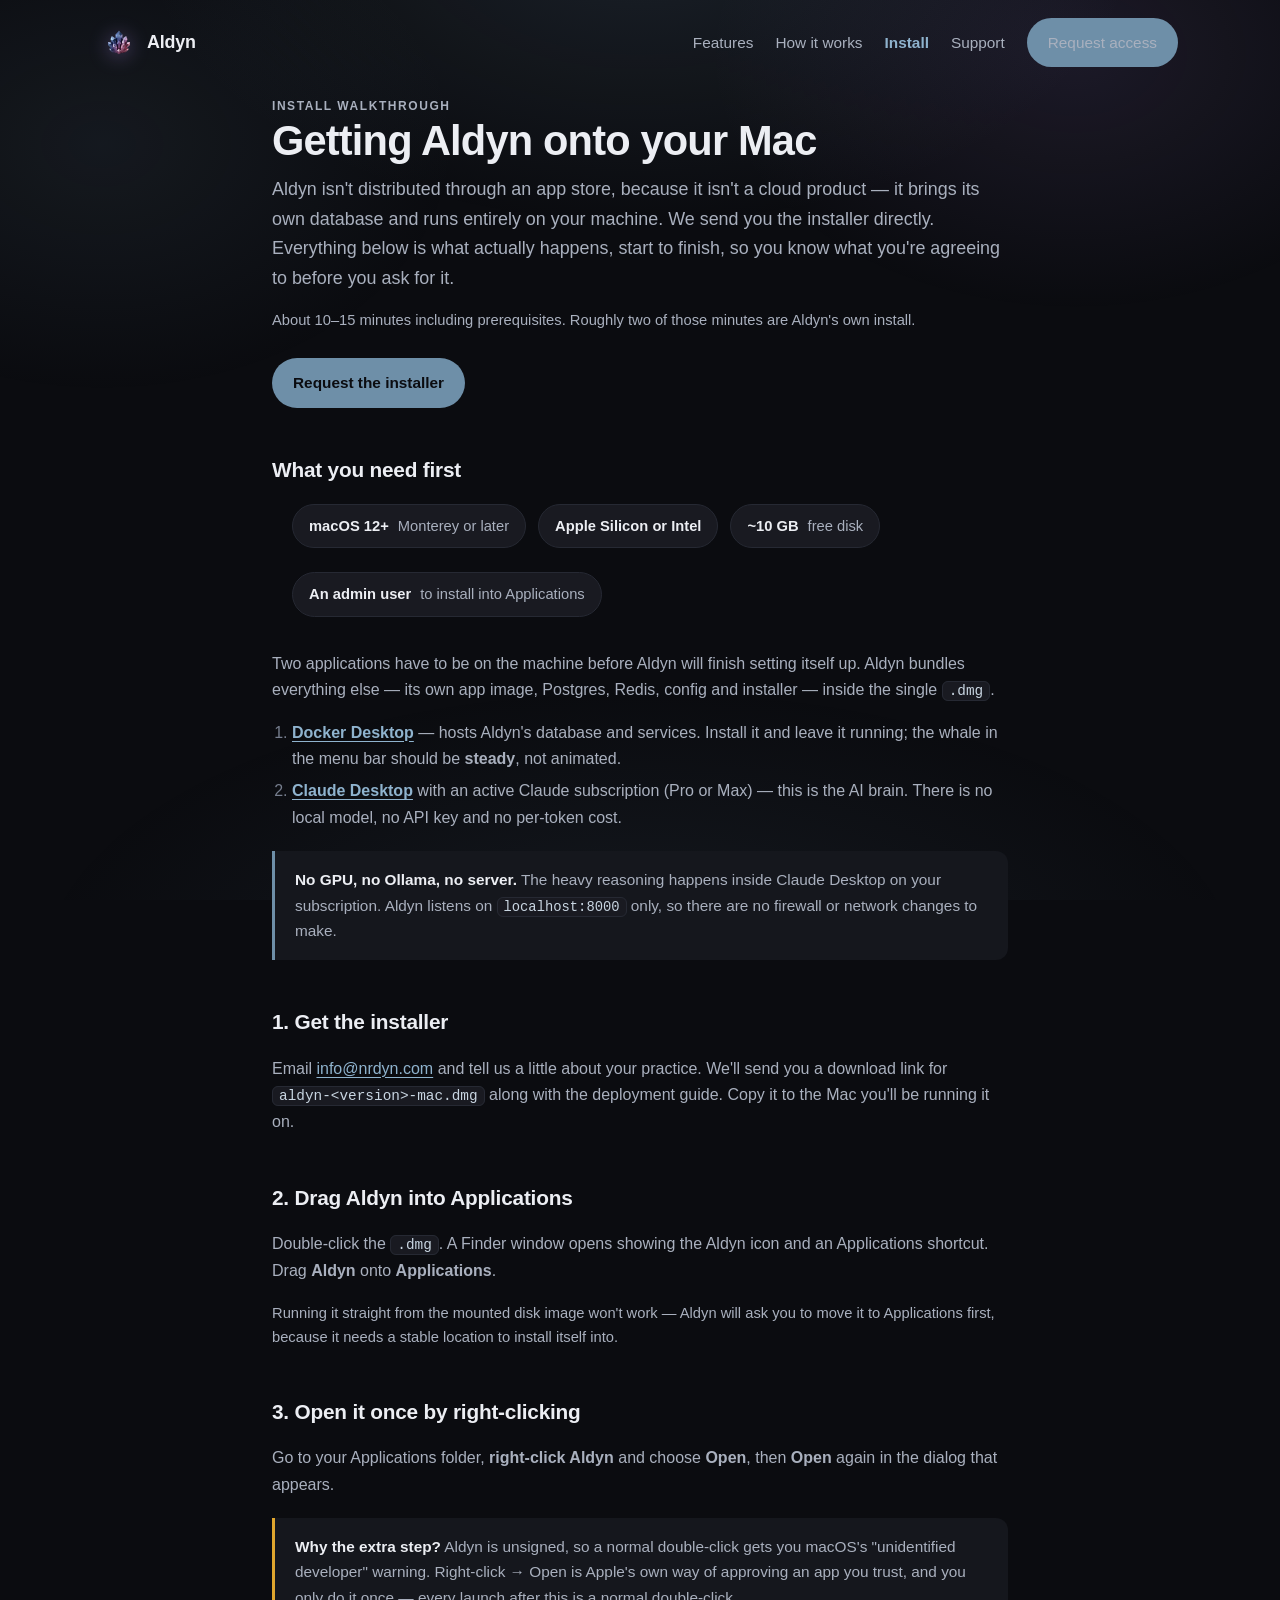
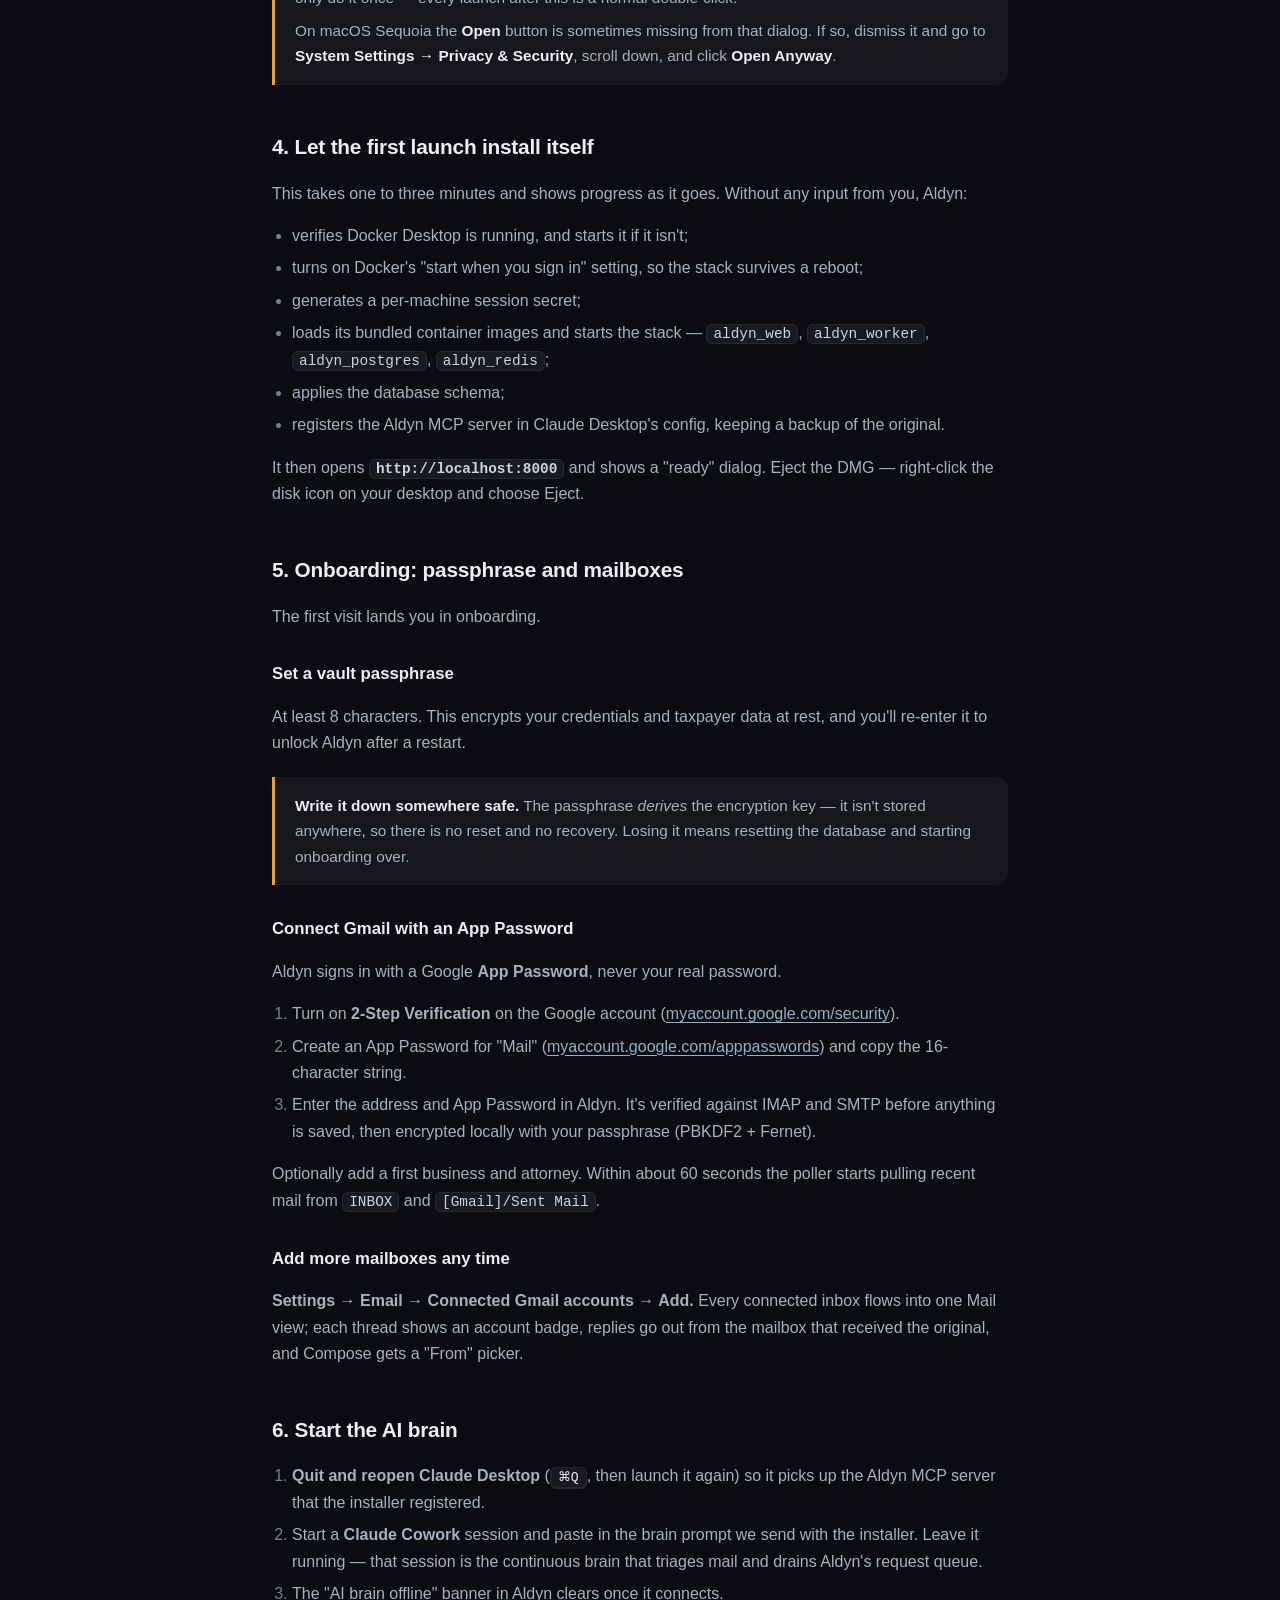
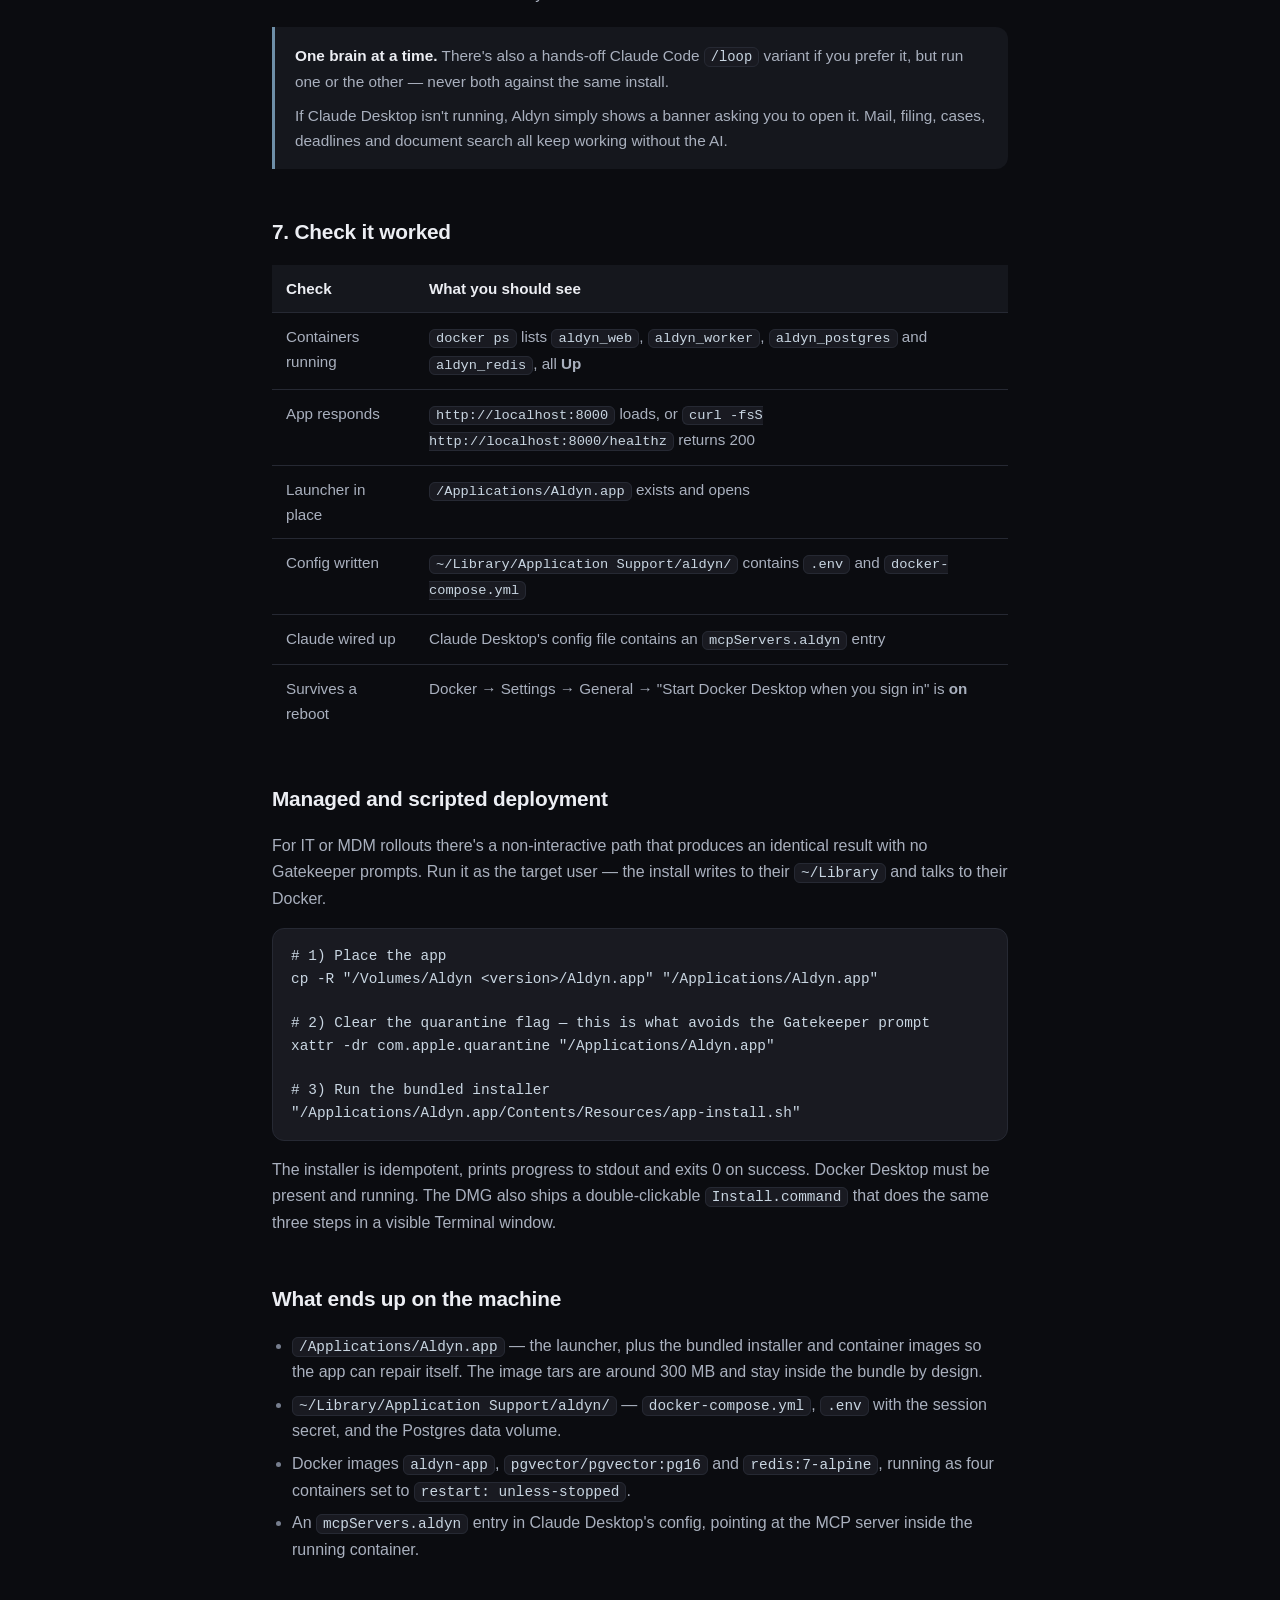
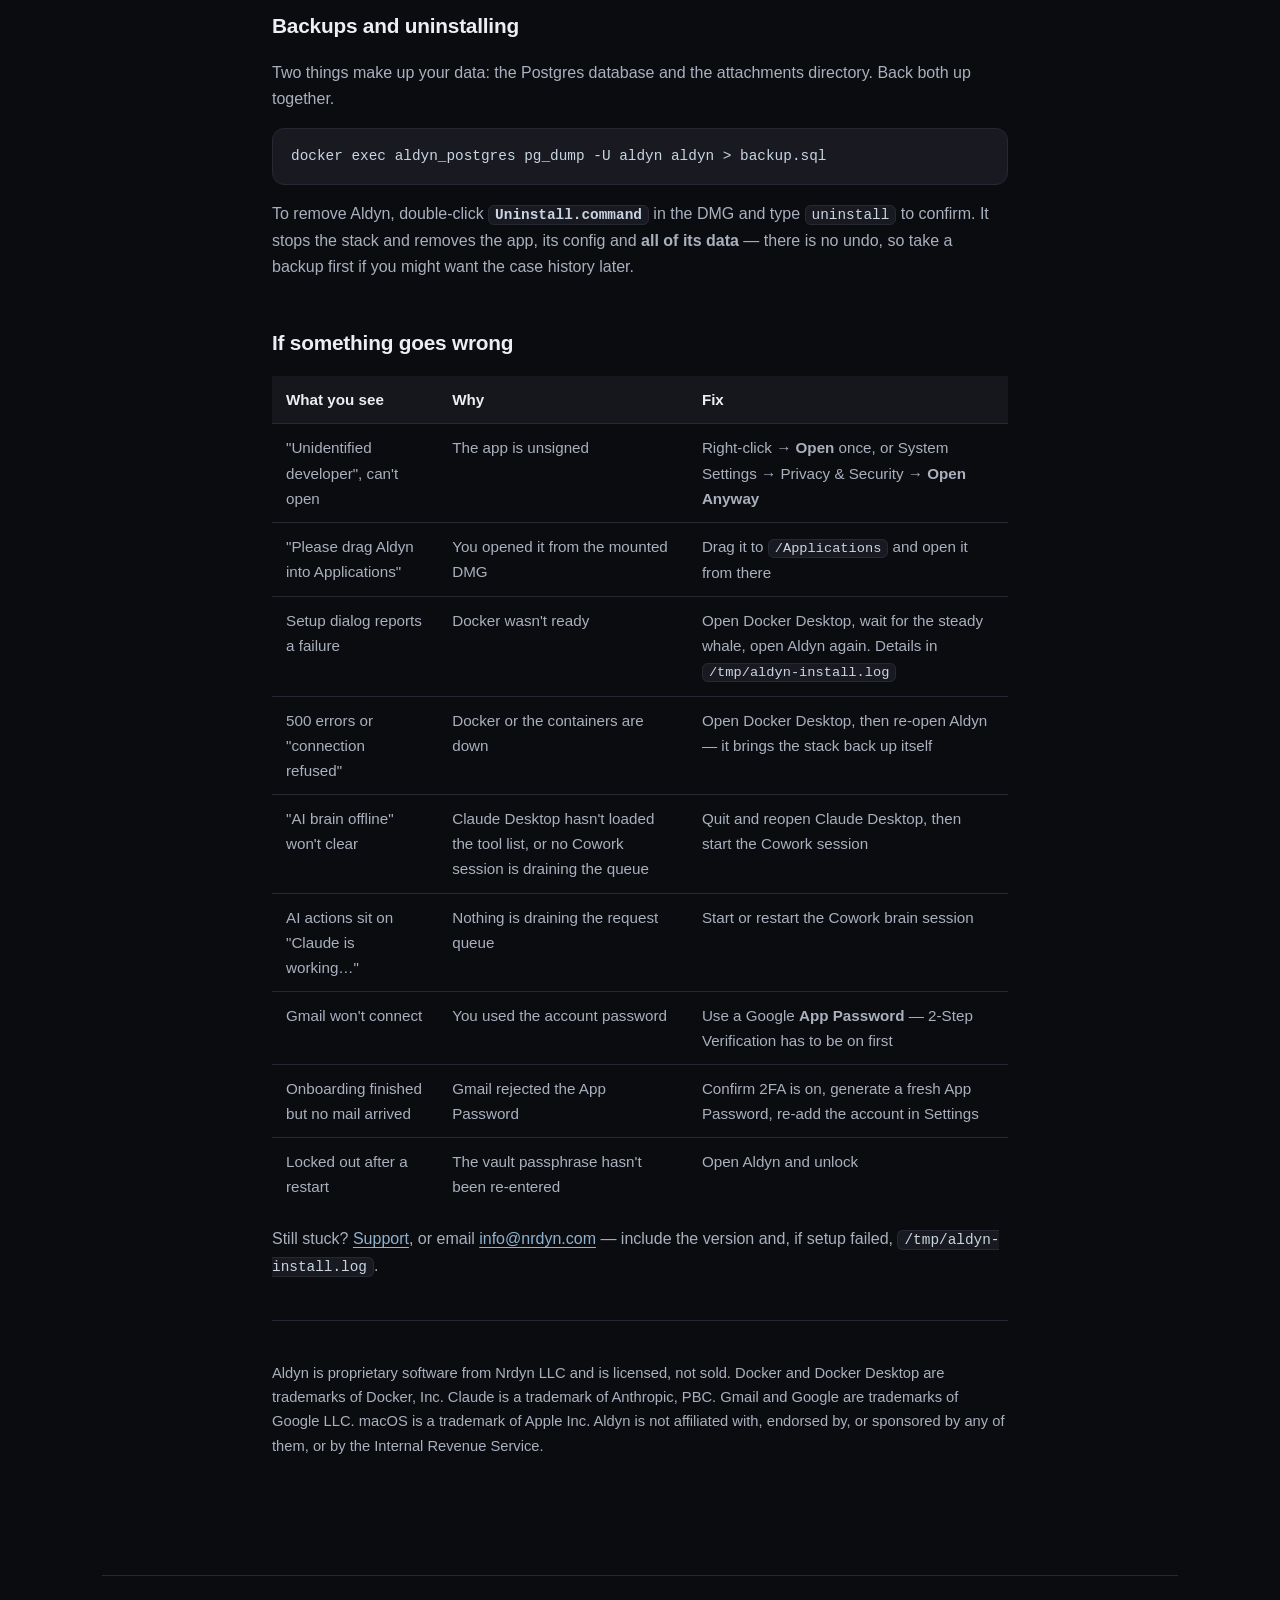
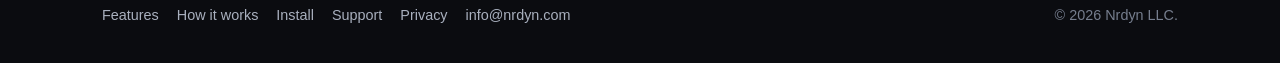
==== commit 509aef94: "Redesign as a dark, multi-page site" ====
--- a/install.html
+++ b/install.html
@@ -51,8 +51,8 @@
   <nav class="nav">
     <a class="brand" href="/"><img src="/assets/mark.webp" alt="" width="34" height="34">Aldyn</a>
     <div class="nav-links">
-      <a href="/#features">Features</a>
-      <a href="/#how">How it works</a>
+      <a href="/features">Features</a>
+      <a href="/how-it-works">How it works</a>
       <a href="/install" aria-current="page">Install</a>
       <a href="/support">Support</a>
       <a class="btn" href="mailto:info@nrdyn.com?subject=Aldyn%20access">Request access</a>
@@ -207,7 +207,7 @@
 <div class="wrap">
   <footer>
     <div>
-      <a href="/install">Install</a><a href="/support">Support</a><a href="/privacy">Privacy</a><a href="mailto:info@nrdyn.com">info@nrdyn.com</a>
+      <a href="/features">Features</a><a href="/how-it-works">How it works</a><a href="/install">Install</a><a href="/support">Support</a><a href="/privacy">Privacy</a><a href="mailto:info@nrdyn.com">info@nrdyn.com</a>
     </div>
     <div>© 2026 Nrdyn LLC.</div>
   </footer>
--- a/assets/site.css
+++ b/assets/site.css
@@ -1,7 +1,8 @@
 /* Aldyn site — one stylesheet shared by every page.
    Dark-first. Surface colours are sampled from the app's own chrome (#191A21) so the
    product screenshots sit flush on the page. Accent #6E8FA8 mirrors nrdyn.com/aldyn;
-   the violet is lifted from the crystal mark and used only for AI-related accents. */
+   the violet is lifted from the crystal mark and used only for AI-related accents.
+   The hero uses a low-alpha accent wash plus an oversized brand watermark. */
 
 :root {
   color-scheme: dark;
@@ -20,6 +21,7 @@
   --accent: #8FB3CE;         /* links + text on dark */
   --accent-solid: #6E8FA8;   /* button fills, ink on top is --bg */
   --accent-dim: rgba(110, 143, 168, 0.14);
+  --wash: rgba(110, 143, 168, 0.10);   /* hero gradient wash (accent, low alpha) */
   --violet: #9B7FD4;
   --violet-dim: rgba(155, 127, 212, 0.14);
   --amber: #E0A62E;
@@ -44,15 +46,16 @@
   text-rendering: optimizeLegibility;
 }
 
-/* one soft light source behind the top of every page, tinted like the crystal */
+/* full-screen gradient wash — fixed, so it spans the whole viewport on every page */
 body::before {
   content: "";
   position: fixed;
-  inset: -20% -10% auto -10%;
-  height: 70vh;
+  inset: 0;
   background:
-    radial-gradient(60% 55% at 22% 0%, rgba(110, 143, 168, 0.16), transparent 70%),
-    radial-gradient(45% 50% at 78% 8%, rgba(155, 127, 212, 0.11), transparent 72%);
+    radial-gradient(65% 55% at 50% -8%, rgba(110, 143, 168, 0.16), transparent 60%),
+    radial-gradient(46% 46% at 84% 6%, rgba(155, 127, 212, 0.12), transparent 62%),
+    radial-gradient(46% 46% at 8% 16%, rgba(110, 143, 168, 0.10), transparent 60%),
+    radial-gradient(72% 48% at 50% 108%, rgba(110, 143, 168, 0.10), transparent 66%);
   pointer-events: none;
   z-index: 0;
 }
@@ -121,30 +124,46 @@
   min-height: 44px; padding: 11px 20px; border-radius: 999px;
   background: var(--accent-solid); color: #0B0C10; font-weight: 700; font-size: 0.96rem;
   text-decoration: none; border: 1px solid transparent; white-space: nowrap;
-}
-.btn:hover { background: #82A3BB; color: #0B0C10; }
+  transition: background 0.16s ease, transform 0.16s ease, box-shadow 0.16s ease;
+}
+.btn:hover { background: #82A3BB; color: #0B0C10; transform: translateY(-1px); box-shadow: 0 10px 26px rgba(110, 143, 168, 0.28); }
+.btn:active { transform: translateY(0); }
 .btn-ghost {
   background: transparent; color: var(--ink); border-color: var(--line);
 }
-.btn-ghost:hover { background: var(--surface-2); color: var(--ink); border-color: #343947; }
+.btn-ghost:hover { background: var(--surface-2); color: var(--ink); border-color: #343947; box-shadow: none; }
 
 /* ---------- hero ---------- */
-.hero { display: grid; grid-template-columns: 1fr 1fr; gap: 48px; align-items: center; padding: 44px 0 28px; }
-.hero-mark { width: 84px; height: 84px; filter: drop-shadow(0 8px 28px rgba(155, 127, 212, 0.5)); margin-bottom: 18px; }
-.hero h1 { font-size: clamp(2.6rem, 5.4vw, 3.7rem); line-height: 1.02; margin: 0 0 14px; letter-spacing: -0.035em; }
-.hero .tag { font-size: clamp(1.15rem, 2vw, 1.4rem); color: var(--ink); font-weight: 600; margin: 0 0 16px; line-height: 1.3; letter-spacing: -0.015em; }
-.hero .sub { color: var(--ink-mid); max-width: 540px; margin: 0 0 28px; }
+.hero { position: relative; text-align: center; padding: 66px 0 40px; }
+.hero-inner { position: relative; z-index: 1; max-width: 760px; margin: 0 auto; }
+.hero-mark { width: 76px; height: 76px; filter: drop-shadow(0 8px 28px rgba(155, 127, 212, 0.5)); margin: 0 auto 20px; }
+.hero h1 { font-size: clamp(2.4rem, 5vw, 3.5rem); line-height: 1.04; margin: 0 0 16px; letter-spacing: -0.035em; }
+.hero .sub { color: var(--ink-mid); max-width: 620px; margin: 0 auto 30px; font-size: 1.06rem; }
+.hero .cta { justify-content: center; }
+.hero .fine { color: var(--ink-soft); font-size: 0.88rem; margin-top: 18px; }
+.hero .fine span { white-space: nowrap; }
+.hero-media { position: relative; z-index: 1; max-width: 1000px; margin: 46px auto 0; }
+.hero-media::after {
+  content: ""; position: absolute; inset: 6% 3% -8% 3%;
+  background: radial-gradient(closest-side, rgba(110, 143, 168, 0.3), transparent 75%);
+  filter: blur(38px); z-index: -1;
+}
+.hero-media img { border-radius: 16px; border: 1px solid var(--line); box-shadow: var(--shadow); background: var(--surface-2); }
+
+/* eyebrow pill + generic CTA row */
+.pill {
+  display: inline-flex; align-items: center; gap: 9px; padding: 6px 15px; border-radius: 999px;
+  background: var(--surface-2); border: 1px solid var(--line); color: var(--ink-mid);
+  font-size: 0.82rem; font-weight: 600; letter-spacing: 0.01em; margin-bottom: 22px;
+}
+.pill .dot { width: 7px; height: 7px; border-radius: 50%; background: var(--accent-solid); box-shadow: 0 0 0 4px var(--accent-dim); }
 .cta { display: flex; align-items: center; gap: 12px; flex-wrap: wrap; }
 .fine { color: var(--ink-soft); font-size: 0.88rem; margin-top: 16px; }
 .fine span { white-space: nowrap; }
 
-.hero-shot { position: relative; }
-.hero-shot::after {
-  content: ""; position: absolute; inset: 8% 4% -6% 4%;
-  background: radial-gradient(closest-side, rgba(110, 143, 168, 0.3), transparent 75%);
-  filter: blur(34px); z-index: -1;
-}
-.hero-shot img { border-radius: 14px; }
+/* interior-page header */
+.page-head { padding: 54px 0 6px; }
+.page-head .lede { margin-top: 6px; }
 
 /* ---------- sections ---------- */
 section { padding: 68px 0; }
@@ -156,7 +175,9 @@
 .card {
   background: var(--surface); border: 1px solid var(--line); border-radius: var(--radius);
   padding: 24px 22px;
-}
+  transition: border-color 0.18s ease, transform 0.18s ease, box-shadow 0.18s ease;
+}
+.card:hover { border-color: #343947; transform: translateY(-2px); box-shadow: 0 18px 40px rgba(0, 0, 0, 0.4); }
 .card .ico {
   width: 40px; height: 40px; border-radius: 11px; display: grid; place-items: center;
   background: var(--accent-dim); color: var(--accent); margin-bottom: 15px;
@@ -165,6 +186,11 @@
 .card.ai .ico { background: var(--violet-dim); color: var(--violet); }
 .card h3 { margin: 0 0 7px; font-size: 1.06rem; letter-spacing: -0.01em; }
 .card p { margin: 0; color: var(--ink-mid); font-size: 0.96rem; }
+
+/* link card (used on the home "explore" row) */
+.card.link { display: flex; flex-direction: column; text-decoration: none; color: inherit; }
+.card.link .more { margin-top: 14px; color: var(--accent); font-weight: 650; font-size: 0.92rem; }
+.card.link:hover .more { color: #B6D2E8; }
 
 /* screenshots */
 .shots { display: grid; grid-template-columns: 1fr 1fr; gap: 26px 26px; }
@@ -198,13 +224,14 @@
 
 /* the local-architecture strip */
 .flow {
-  display: flex; align-items: center; justify-content: center; gap: 14px; flex-wrap: wrap;
+  display: flex; align-items: center; justify-content: center; gap: 16px; flex-wrap: wrap;
   background: var(--surface); border: 1px solid var(--line); border-radius: var(--radius);
-  padding: 22px; margin-top: 24px; text-align: center;
+  padding: 24px; margin-top: 24px; text-align: center;
 }
 .flow .node { color: var(--ink); font-weight: 600; font-size: 0.95rem; }
 .flow .node small { display: block; color: var(--ink-soft); font-weight: 400; font-size: 0.82rem; }
-.flow .arrow { color: var(--ink-soft); }
+.flow .arrow { display: inline-flex; color: var(--accent); }
+.flow .arrow svg { width: 22px; height: 22px; display: block; }
 
 /* two-column feature panel */
 .panel {
@@ -275,8 +302,6 @@
 
 /* ---------- responsive ---------- */
 @media (max-width: 940px) {
-  .hero { grid-template-columns: 1fr; gap: 34px; }
-  .hero .sub { max-width: none; }
   .steps { grid-template-columns: 1fr 1fr; }
   .grid { grid-template-columns: 1fr 1fr; }
   .panel { grid-template-columns: 1fr; padding: 28px; }
@@ -289,9 +314,12 @@
   .flow { flex-direction: column; gap: 10px; }
   .flow .arrow { transform: rotate(90deg); }
   .cta .btn { width: 100%; }
+  .hero { padding-top: 44px; }
 }
 @media (prefers-reduced-motion: reduce) {
   html { scroll-behavior: auto; }
+  .btn, .card { transition: none; }
+  .btn:hover, .card:hover { transform: none; }
 }
 
 /* small spacing utilities — kept as classes so the CSP can stay style-src 'self' */
